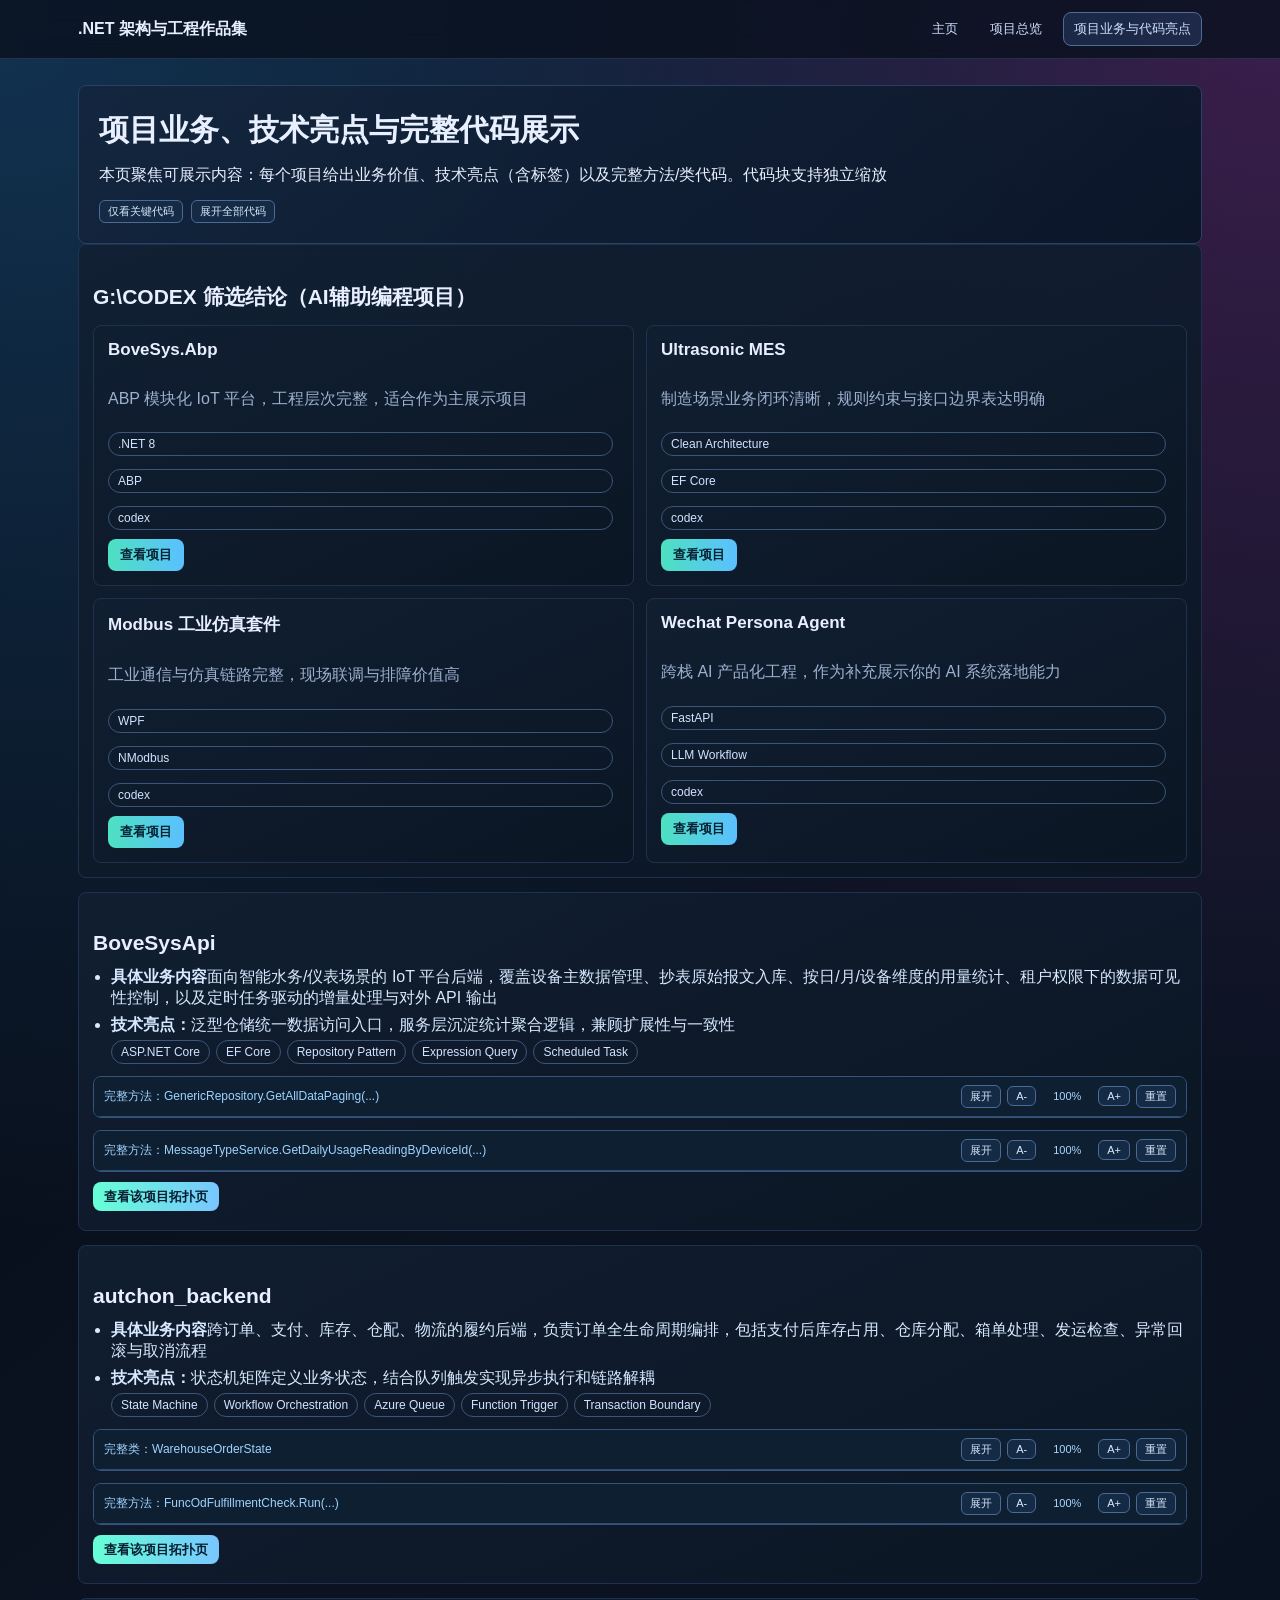
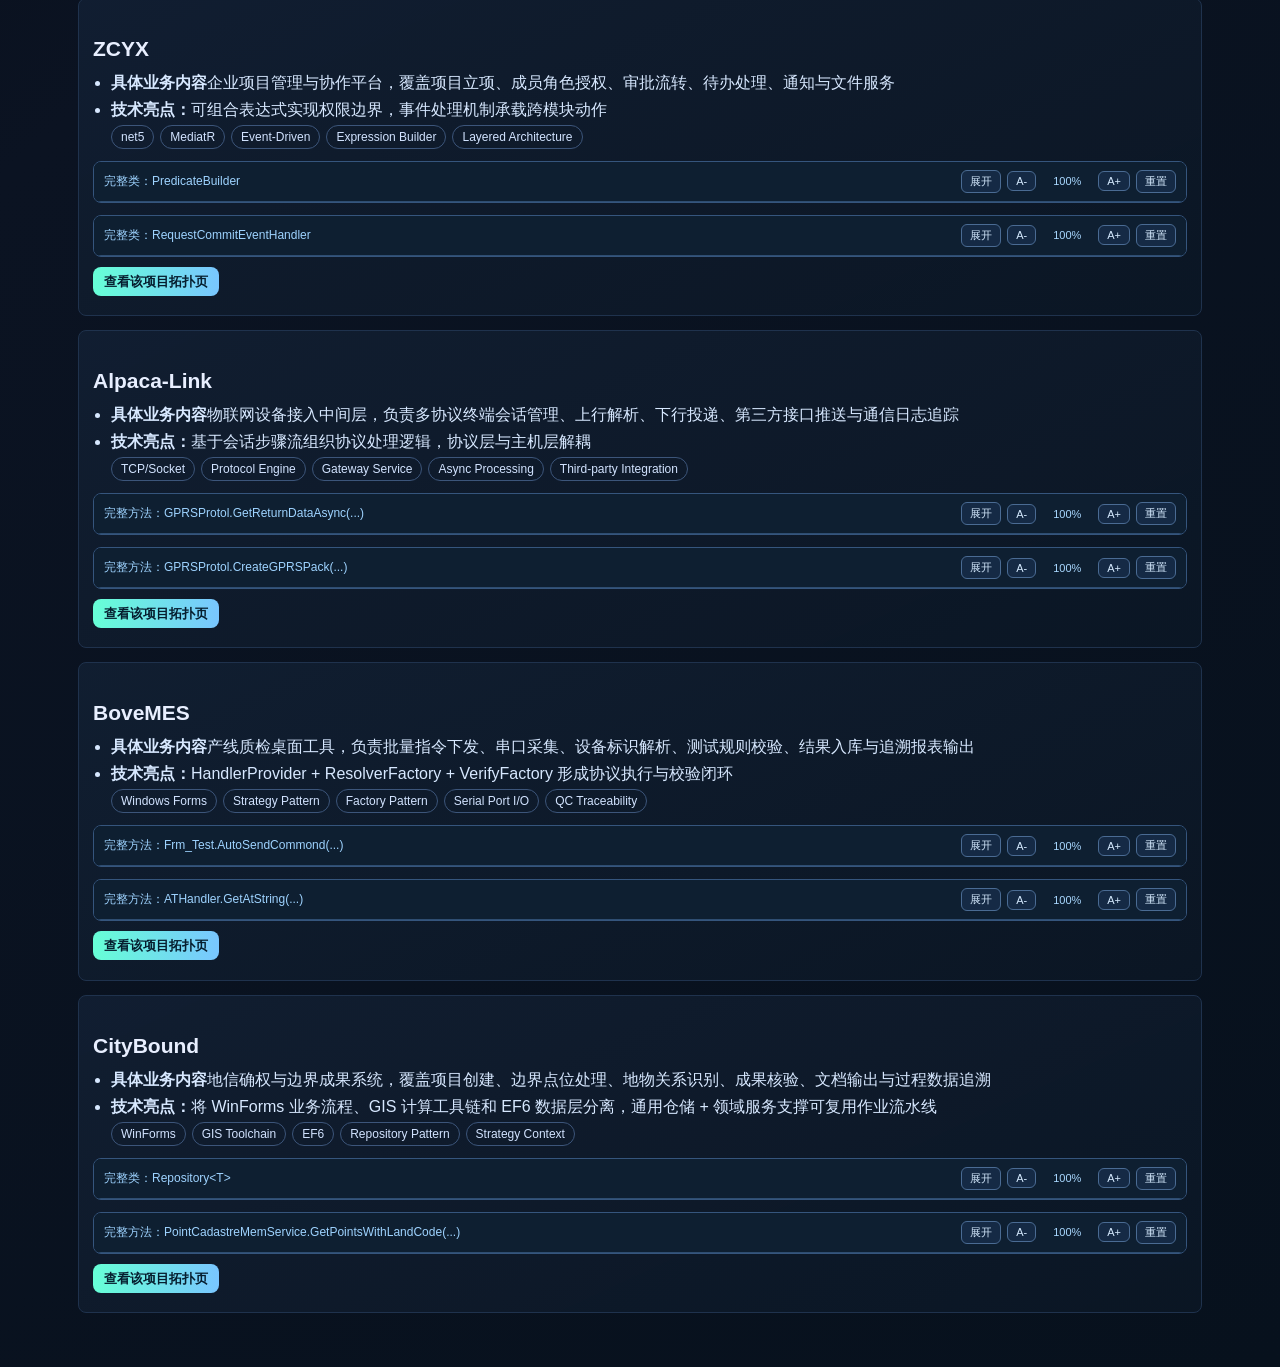
==== architecture.html @ 6ffdf135 "feat: publish portfolio site with GitHub Pages workflow" ====
﻿<!doctype html>
<html lang="zh-CN">
<head>
  <meta charset="utf-8">
  <meta name="viewport" content="width=device-width, initial-scale=1">
  <title>项目业务与代码亮点</title>
  <link rel="stylesheet" href="./styles.css">
</head>
<body>
  <header class="topbar">
    <div class="topbar-inner">
      <div class="title">.NET 架构与工程作品集</div>
      <nav class="nav">
        <a href="./index.html">主页</a>
        <a href="./projects.html">项目总览</a>
        <a class="active" href="./architecture.html">项目业务与代码亮点</a>
      </nav>
    </div>
  </header>

  <main class="container">
    <section class="hero">
      <h1>项目业务、技术亮点与完整代码展示</h1>
      <p>本页聚焦可展示内容：每个项目给出业务价值、技术亮点（含标签）以及完整方法/类代码。代码块支持独立缩放</p>
      <div class="hero-tools">
        <button class="code-btn" id="show-key-btn">仅看关键代码</button>
        <button class="code-btn" id="show-all-btn">展开全部代码</button>
      </div>
    </section>

    <section class="card">
      <h2>G:\CODEX 筛选结论（AI辅助编程项目）</h2>
      <div class="grid">
        <article class="card span-6 project-card">
          <h3>BoveSys.Abp</h3>
          <p class="muted">ABP 模块化 IoT 平台，工程层次完整，适合作为主展示项目</p>
          <span class="pill">.NET 8</span><span class="pill">ABP</span><span class="pill">codex</span>
          <a href="./project-boveiot-abp.html">查看项目</a>
        </article>
        <article class="card span-6 project-card">
          <h3>Ultrasonic MES</h3>
          <p class="muted">制造场景业务闭环清晰，规则约束与接口边界表达明确</p>
          <span class="pill">Clean Architecture</span><span class="pill">EF Core</span><span class="pill">codex</span>
          <a href="./project-ultrasonic-mes.html">查看项目</a>
        </article>
        <article class="card span-6 project-card">
          <h3>Modbus 工业仿真套件</h3>
          <p class="muted">工业通信与仿真链路完整，现场联调与排障价值高</p>
          <span class="pill">WPF</span><span class="pill">NModbus</span><span class="pill">codex</span>
          <a href="./project-modbus-suite.html">查看项目</a>
        </article>
        <article class="card span-6 project-card">
          <h3>Wechat Persona Agent</h3>
          <p class="muted">跨栈 AI 产品化工程，作为补充展示你的 AI 系统落地能力</p>
          <span class="pill">FastAPI</span><span class="pill">LLM Workflow</span><span class="pill">codex</span>
          <a href="./project-wechat-persona-ai.html">查看项目</a>
        </article>
      </div>
    </section>

    <section class="project-showcase card">
      <h2>BoveSysApi</h2>
      <ul class="meta-list">
        <li><strong>具体业务内容</strong>面向智能水务/仪表场景的 IoT 平台后端，覆盖设备主数据管理、抄表原始报文入库、按日/月/设备维度的用量统计、租户权限下的数据可见性控制，以及定时任务驱动的增量处理与对外 API 输出</li>
        <li><strong>技术亮点：</strong>泛型仓储统一数据访问入口，服务层沉淀统计聚合逻辑，兼顾扩展性与一致性<br>
          <span class="pill">ASP.NET Core</span><span class="pill">EF Core</span><span class="pill">Repository Pattern</span><span class="pill">Expression Query</span><span class="pill">Scheduled Task</span></li>
      </ul>

      <div class="code-block" data-scale="1">
        <div class="code-head">
          <span>完整方法：GenericRepository.GetAllDataPaging(...)</span>
          <div class="code-tools">
            <button class="code-btn" data-action="toggle">收起</button>
            <button class="code-btn" data-action="minus">A-</button>
            <span class="code-scale">100%</span>
            <button class="code-btn" data-action="plus">A+</button>
            <button class="code-btn" data-action="reset">重置</button>
          </div>
        </div>
        <div class="code-body">
        <pre><code>public GridData&lt;TType&gt; GetAllDataPaging(int skip, int pageSize, Expression&lt;Func&lt;TType, object&gt;&gt; keySelector,string diretion, params Expression&lt;Func&lt;TType, object&gt;&gt;[] children)
{
    List&lt;TType&gt; list;
    var query = dbset.AsNoTracking().AsQueryable();
    foreach (Expression&lt;Func&lt;TType, object&gt;&gt; include in children)
        query = query.Include(include);
    var count = query.Count();
    if (diretion == "down")
    {
        list = query.OrderByDescending(keySelector).Skip(skip).Take(pageSize).ToList&lt;TType&gt;();
    }
    else
    {
        list = query.OrderBy(keySelector).Skip(skip).Take(pageSize).ToList&lt;TType&gt;();
    }
    return new GridData&lt;TType&gt;
    {
        TotalCount = count,
        Items = list
    };
}</code></pre>
      </div>
      </div>

      <div class="code-block" data-scale="1" data-level="secondary">
        <div class="code-head">
          <span>完整方法：MessageTypeService.GetDailyUsageReadingByDeviceId(...)</span>
          <div class="code-tools">
            <button class="code-btn" data-action="toggle">收起</button>
            <button class="code-btn" data-action="minus">A-</button>
            <span class="code-scale">100%</span>
            <button class="code-btn" data-action="plus">A+</button>
            <button class="code-btn" data-action="reset">重置</button>
          </div>
        </div>
        <div class="code-body">
        <pre><code>public async Task&lt;List&lt;UsageReadingByDay&gt;&gt; GetDailyUsageReadingByDeviceId(usageReading usageReading)
{
    List&lt;UsageReadingByDay&gt; list = new List&lt;UsageReadingByDay&gt;();
    if (usageReading.meter != null)
    {
        if (usageReading.fromDate != null &amp;&amp; usageReading.toDate != null)
        {
            var meter = await watermeterUsageDailyRepository.GetAllWithEntities(x =&gt; x.device_id == usageReading.meter &amp;&amp; (x.usage_date.Date &gt;= usageReading.fromDate.Value.Date &amp;&amp; x.usage_date.Date &lt;= usageReading.toDate.Value.Date))
                .OrderByDescending(y =&gt; y.usage_date.Date)
                .GroupBy(z =&gt; z.usage_date.Date)
                .Select(x =&gt; new
                {
                    date = x.Key,
                    sum = x.Sum(y =&gt; y.water_usage)
                }).ToListAsync();

            list = meter.OrderBy(x =&gt; x.date)
                .Select(x =&gt; new UsageReadingByDay
                {
                    date = x.date.ToString("dd MMM yyyy"),
                    sum = x.sum
                })
                .ToList();
        }
        else
        {
            var meter = await watermeterUsageDailyRepository.GetAllWithEntities(x =&gt; x.device_id == usageReading.meter)
                .OrderByDescending(y =&gt; y.usage_date.Date)
                .GroupBy(z =&gt; z.usage_date.Date).Select(x =&gt; new
            {
                date = x.Key,
                sum = x.Sum(y =&gt; y.water_usage)
            }).ToListAsync();
            list = meter.OrderByDescending(t =&gt; t.date)
                .Take(7)
                .OrderBy(x =&gt; x.date)
                .Select(x =&gt; new UsageReadingByDay
                {
                    date = x.date.ToString("dd MMM yyyy"),
                    sum = x.sum
                })
                .ToList();
        }
        return list;
    }
    return null;
}</code></pre>
      </div>
      </div>
      <p class="jump-link"><a href="./project-bovesysapi.html">查看该项目拓扑页</a></p>
    </section>

    <section class="project-showcase card">
      <h2>autchon_backend</h2>
      <ul class="meta-list">
        <li><strong>具体业务内容</strong>跨订单、支付、库存、仓配、物流的履约后端，负责订单全生命周期编排，包括支付后库存占用、仓库分配、箱单处理、发运检查、异常回滚与取消流程</li>
        <li><strong>技术亮点：</strong>状态机矩阵定义业务状态，结合队列触发实现异步执行和链路解耦<br>
          <span class="pill">State Machine</span><span class="pill">Workflow Orchestration</span><span class="pill">Azure Queue</span><span class="pill">Function Trigger</span><span class="pill">Transaction Boundary</span></li>
      </ul>

      <div class="code-block" data-scale="1">
        <div class="code-head">
          <span>完整类：WarehouseOrderState</span>
          <div class="code-tools">
            <button class="code-btn" data-action="toggle">收起</button>
            <button class="code-btn" data-action="minus">A-</button>
            <span class="code-scale">100%</span>
            <button class="code-btn" data-action="plus">A+</button>
            <button class="code-btn" data-action="reset">重置</button>
          </div>
        </div>
        <div class="code-body">
        <pre><code>public abstract class WarehouseOrderState : OrderState
{
    public WarehouseOrderState(OrderChangeHandler handler)
       : base(handler)
    {
        stateMachine.Add(StateType.InitState, new int[] { 100, 100, 0, 0 });
        stateMachine.Add(StateType.AllocatePart, new int[] { 100, 100, 2, 0 });
        stateMachine.Add(StateType.AllocateAll, new int[] { 100, 100, 1, 0 });
        stateMachine.Add(StateType.AllocateAllShippedPart, new int[] { 100, 100, 1, 2 });
        stateMachine.Add(StateType.AllocateAllShippedAll, new int[] { 100, 100, 1, 1 });
        stateMachine.Add(StateType.AllocatePartShippedPart, new int[] { 100, 100, 2, 2 });
        stateMachine.Add(StateType.Cancel, new int[] { 100, 0, 3, 3 });
        stateMachine.Add(StateType.SignedForFinsh, new int[] { 100, 3, 3, 3 });
        stateMachine.Add(StateType.Finish, new int[] { 100, 1, 1, 1 });
    }
    protected override void NotifyWarehouseHandleOrder(OrderChangeHandler handler, string queueName,bool isPayed)
    {
        WarehouseOrderChangeHandler commonHandler = (WarehouseOrderChangeHandler)handler;
        try
        {
            var OrderForSave = commonHandler.orderForSave;
            AllocateInfo allocateInfo = new AllocateInfo
            {
                isPayed = isPayed,
                orderId = OrderForSave.order.order_id,
                userId = OrderForSave.order.entity_id,
                warehouseId = OrderForSave.warehouseId,
                queueName = queueName
            };
            OnProgress(allocateInfo);
        }
        catch
        {
        }
    }
    protected override void OnProgress(AllocateInfo allocate)
    {
        base.OnProgress(allocate);
    }
}</code></pre>
      </div>
      </div>

      <div class="code-block" data-scale="1" data-level="secondary">
        <div class="code-head">
          <span>完整方法：FuncOdFulfillmentCheck.Run(...)</span>
          <div class="code-tools">
            <button class="code-btn" data-action="toggle">收起</button>
            <button class="code-btn" data-action="minus">A-</button>
            <span class="code-scale">100%</span>
            <button class="code-btn" data-action="plus">A+</button>
            <button class="code-btn" data-action="reset">重置</button>
          </div>
        </div>
        <div class="code-body">
        <pre><code>[FunctionName("FuncOdFulfillmentCheck")]
public static void Run([QueueTrigger("%CheckOrderFinish%", Connection = "AzureWebJobsStorage")]string myQueueItem, TraceWriter log)
{
    OrderForSave orderForSave = JsonConvert.DeserializeObject&lt;OrderForSave&gt;(myQueueItem);
    int[] statesNow = orderForSave.states;
    if (statesNow == null)
        return;
    if (Enumerable.SequenceEqual(statesNow, new int[] { 1, 100, 1, 1 })
        || Enumerable.SequenceEqual(statesNow, new int[] { 1,100,100,100})
        || Enumerable.SequenceEqual(statesNow,new int[] { 100, 100, 1, 1 }))
    {
        var updateOrder = new order
        {
            order_id = orderForSave.order.order_id,
            od_status_management = 1,
            od_complete_date = OrderService.GetDbSysTime()
        };
        OrderService.UpdateOrderFiledIfChanged(updateOrder);
    }
}</code></pre>
      </div>
      </div>
      <p class="jump-link"><a href="./project-autchon.html">查看该项目拓扑页</a></p>
    </section>

    <section class="project-showcase card">
      <h2>ZCYX</h2>
      <ul class="meta-list">
        <li><strong>具体业务内容</strong>企业项目管理与协作平台，覆盖项目立项、成员角色授权、审批流转、待办处理、通知与文件服务</li>
        <li><strong>技术亮点：</strong>可组合表达式实现权限边界，事件处理机制承载跨模块动作<br>
          <span class="pill">net5</span><span class="pill">MediatR</span><span class="pill">Event-Driven</span><span class="pill">Expression Builder</span><span class="pill">Layered Architecture</span></li>
      </ul>

      <div class="code-block" data-scale="1">
        <div class="code-head">
          <span>完整类：PredicateBuilder</span>
          <div class="code-tools">
            <button class="code-btn" data-action="toggle">收起</button>
            <button class="code-btn" data-action="minus">A-</button>
            <span class="code-scale">100%</span>
            <button class="code-btn" data-action="plus">A+</button>
            <button class="code-btn" data-action="reset">重置</button>
          </div>
        </div>
        <div class="code-body">
        <pre><code>public static class PredicateBuilder
{
    public static Expression&lt;Func&lt;T, bool&gt;&gt; True&lt;T&gt;() { return f =&gt; true; }

    public static Expression&lt;Func&lt;T, bool&gt;&gt; False&lt;T&gt;() { return f =&gt; false; }

    public static Expression&lt;Func&lt;T, bool&gt;&gt; Or&lt;T&gt;(this Expression&lt;Func&lt;T, bool&gt;&gt; exp, Expression&lt;Func&lt;T, bool&gt;&gt; condition)
    {
        var inv = Expression.Invoke(condition, exp.Parameters.Cast&lt;Expression&gt;());
        return Expression.Lambda&lt;Func&lt;T, bool&gt;&gt;(Expression.Or(exp.Body, inv), exp.Parameters);
    }

    public static Expression&lt;Func&lt;T, bool&gt;&gt; And&lt;T&gt;(this Expression&lt;Func&lt;T, bool&gt;&gt; exp, Expression&lt;Func&lt;T, bool&gt;&gt; condition)
    {
        var inv = Expression.Invoke(condition, exp.Parameters.Cast&lt;Expression&gt;());
        return Expression.Lambda&lt;Func&lt;T, bool&gt;&gt;(Expression.And(exp.Body, inv), exp.Parameters);
    }
}</code></pre>
      </div>
      </div>

      <div class="code-block" data-scale="1" data-level="secondary">
        <div class="code-head">
          <span>完整类：RequestCommitEventHandler</span>
          <div class="code-tools">
            <button class="code-btn" data-action="toggle">收起</button>
            <button class="code-btn" data-action="minus">A-</button>
            <span class="code-scale">100%</span>
            <button class="code-btn" data-action="plus">A+</button>
            <button class="code-btn" data-action="reset">重置</button>
          </div>
        </div>
        <div class="code-body">
        <pre><code>public class RequestCommitEventHandler : INotificationHandler&lt;RequestCommitEvent&gt;
{
    private ProjectContext _projectContext;
    private readonly IMemoryCache _cache;
    public RequestCommitEventHandler(ProjectContext projectContext,IMemoryCache memoryCache)
    {
        _projectContext = projectContext;
        _cache = memoryCache;
    }
    public Task Handle(RequestCommitEvent notification, CancellationToken cancellationToken)
    {
        var notify = new Notify
        {
            From = notification.BaseRequest.GetType().Name,
            Message = $"{notification.BaseRequest.Applicant.Name}申请成为合作伙伴"
        };
        _projectContext.Notifies.Add(notify);
        _projectContext.SaveChanges();

        var admins = _projectContext.Users
            .Include(x =&gt; x.UserRoles)
            .ThenInclude(x =&gt; x.Role)
            .Where(x =&gt; x.UserRoles.Any(y =&gt; y.Role.Name == Roles.SuperAdmin))
            .Select(x =&gt; x.Id);

        return admins.ForEachAsync(async x =&gt;
        {
            if(_cache.TryGetValue(x,out WebSocket webSocket) &amp;&amp; webSocket.State == WebSocketState.Open)
            {
                var bytes = Encoding.UTF8.GetBytes($"您有一条来自{notification.BaseRequest.Applicant.Name}的审批，等待处理");
                await webSocket.SendAsync(bytes,WebSocketMessageType.Text,true,default);
            }
        });
    }
}</code></pre>
      </div>
      </div>
      <p class="jump-link"><a href="./project-zcyx.html">查看该项目拓扑页</a></p>
    </section>

    <section class="project-showcase card">
      <h2>Alpaca-Link</h2>
      <ul class="meta-list">
        <li><strong>具体业务内容</strong>物联网设备接入中间层，负责多协议终端会话管理、上行解析、下行投递、第三方接口推送与通信日志追踪</li>
        <li><strong>技术亮点：</strong>基于会话步骤流组织协议处理逻辑，协议层与主机层解耦<br>
          <span class="pill">TCP/Socket</span><span class="pill">Protocol Engine</span><span class="pill">Gateway Service</span><span class="pill">Async Processing</span><span class="pill">Third-party Integration</span></li>
      </ul>

      <div class="code-block" data-scale="1">
        <div class="code-head">
          <span>完整方法：GPRSProtol.GetReturnDataAsync(...)</span>
          <div class="code-tools">
            <button class="code-btn" data-action="toggle">收起</button>
            <button class="code-btn" data-action="minus">A-</button>
            <span class="code-scale">100%</span>
            <button class="code-btn" data-action="plus">A+</button>
            <button class="code-btn" data-action="reset">重置</button>
          </div>
        </div>
        <div class="code-body">
        <pre><code>public async Task&lt;Tuple&lt;string,bool&gt;&gt; GetReturnDataAsync(string data, string stepFinish)
{
    switch (stepFinish)
    {
        case "HandshakeACK":
            GPRSAddress = new string(data.Skip(HEADLEN).Skip(DEVICETYPELEN).Take(ADDRESSLEN).ToArray());
            ValidateGPRSIfRegisted();
            appClient = gprsService.GetAppClientByAddress(GPRSAddress);
            gprsService.GetDownLinksByAddress(GPRSAddress).ForEach(x =&gt; downLinkQueue.Enqueue(x));
            SaveGPRSInfo(data);
            return new Tuple&lt;string,bool&gt;(CreateTimingPack(),true);
        case "Time-synACK":
            return new Tuple&lt;string, bool&gt;(CreateGPRSPack(),true);
        case "ReadingACK":
            var unPackData = UnPackExtractData(data);
            await ThirdPartyService(unPackData);
            if(downLinkQueue.Any())
            {
                downLinkQueue.TryDequeue(out GPRSDownLink downLink);
                gprsService.DeleteDownLink(downLink.DownlinkMsgId);
                return new Tuple&lt;string, bool&gt;(CreateGPRSPack(downLink.DownLinkMsg),false);
            }
            return new Tuple&lt;string, bool&gt;(CreateClosePack(),true);
        case "CloseACK":
            return new Tuple&lt;string, bool&gt;("Quit",true);
        default:
            return null;
    }
}</code></pre>
      </div>
      </div>

      <div class="code-block" data-scale="1" data-level="secondary">
        <div class="code-head">
          <span>完整方法：GPRSProtol.CreateGPRSPack(...)</span>
          <div class="code-tools">
            <button class="code-btn" data-action="toggle">收起</button>
            <button class="code-btn" data-action="minus">A-</button>
            <span class="code-scale">100%</span>
            <button class="code-btn" data-action="plus">A+</button>
            <button class="code-btn" data-action="reset">重置</button>
          </div>
        </div>
        <div class="code-body">
        <pre><code>private string CreateGPRSPack(string rawData = null)
{
    var packTemplate = "7E60AAAAAAAAAAAAAA00F0000030";
    var payloadTemplate = "00000001000000000000226816200002FE0400001E0000000000810000000010";

    string cj188;
    if (rawData is null)
    {
        var cj188WaitForVerfier = $"6810{GPRSAddress.LSBReverse()}0103901F00";
        int cj188sum = 0;
        for (int i = 0; i &lt; cj188WaitForVerfier.Length; i += 2)
        {
            cj188sum += int.Parse(cj188WaitForVerfier.Substring(i, 2), System.Globalization.NumberStyles.HexNumber);
        }
        var cj188Sum = Convert.ToString(cj188sum, 16).ToUpper();
        cj188Sum = cj188Sum.Length &lt;= 2 ? cj188Sum.PadLeft(2, '0') : cj188Sum.Substring(cj188Sum.Length - 2, 2);
        cj188 = $"{cj188WaitForVerfier}{cj188Sum}16";
    }
    else
    {
        cj188 = rawData;
    }
    var waitForVerfier = $"{packTemplate}{payloadTemplate}{cj188}";
    int sum = 0;
    for (int i = 0; i &lt; waitForVerfier.Length; i += 2)
    {
        sum += int.Parse(waitForVerfier.Substring(i, 2), System.Globalization.NumberStyles.HexNumber);
    }
    var atSum = Convert.ToString(sum, 16).ToUpper();
    atSum = atSum.Length &lt;= 4 ? atSum.PadLeft(4, '0') : atSum.Substring(atSum.Length - 4, 4);

    return $"{waitForVerfier}{atSum}16";
}</code></pre>
      </div>
      </div>
      <p class="jump-link"><a href="./project-alpaca.html">查看该项目拓扑页</a></p>
    </section>

    <section class="project-showcase card">
      <h2>BoveMES</h2>
      <ul class="meta-list">
        <li><strong>具体业务内容</strong>产线质检桌面工具，负责批量指令下发、串口采集、设备标识解析、测试规则校验、结果入库与追溯报表输出</li>
        <li><strong>技术亮点：</strong>HandlerProvider + ResolverFactory + VerifyFactory 形成协议执行与校验闭环<br>
          <span class="pill">Windows Forms</span><span class="pill">Strategy Pattern</span><span class="pill">Factory Pattern</span><span class="pill">Serial Port I/O</span><span class="pill">QC Traceability</span></li>
      </ul>

      <div class="code-block" data-scale="1">
        <div class="code-head">
          <span>完整方法：Frm_Test.AutoSendCommond(...)</span>
          <div class="code-tools">
            <button class="code-btn" data-action="toggle">收起</button>
            <button class="code-btn" data-action="minus">A-</button>
            <span class="code-scale">100%</span>
            <button class="code-btn" data-action="plus">A+</button>
            <button class="code-btn" data-action="reset">重置</button>
          </div>
        </div>
        <div class="code-body">
        <pre><code>private bool AutoSendCommond(IEnumerable&lt;InstructSetDTO&gt; instructList, Dictionary&lt;string, string&gt; resultDic)
{
    foreach(var item in instructList)
    {
        var protocolHandler = HandlerProvider.GetProtocolHandler(controller, item.ProtocolId ?? 0);
        var result = protocolHandler.SetInstruct(item);
        if (result is null || result.Contains("ERROR"))
        {
            MessageBox.Show($"{item.InstructName ?? item.InstructContent}:指令出错");
            return false;
        }
        result = protocolHandler.FilterATRecived(result);
        var dicPair = protocolHandler.RecordResult(item, result);

        receivetbx.Text += $"{dicPair.Key}:{dicPair.Value}  \\r\\n";

        resultDic.Add(dicPair.Key, dicPair.Value);
    }
    receivetbx.Text += $"--------------------finish----------------------- \\r\\n";
    return true;
}</code></pre>
      </div>
      </div>

      <div class="code-block" data-scale="1" data-level="secondary">
        <div class="code-head">
          <span>完整方法：ATHandler.GetAtString(...)</span>
          <div class="code-tools">
            <button class="code-btn" data-action="toggle">收起</button>
            <button class="code-btn" data-action="minus">A-</button>
            <span class="code-scale">100%</span>
            <button class="code-btn" data-action="plus">A+</button>
            <button class="code-btn" data-action="reset">重置</button>
          </div>
        </div>
        <div class="code-body">
        <pre><code>public virtual string GetAtString(string hexStr)
{
    var hexArr = hexStr.Split('-').ToList();
    int countFe = 0;
    for (int i = 0; i &lt; hexArr.Count; i++)
    {
        if (hexArr[i].ToUpper() != "FE")
        {
            countFe = i + 1;
            break;
        }
    }
    if (hexArr.Contains("68") &amp;&amp; hexArr.Contains("16") &amp;&amp; hexArr.Last().Equals("16") &amp;&amp; hexArr.Count &gt; countFe + 12)
    {
        int startDataIndex = hexArr.IndexOf("68") + 10;
        var dataLen = int.Parse(hexArr[startDataIndex], System.Globalization.NumberStyles.HexNumber);
        var lastIndexStopBit = dataLen + startDataIndex + 3;
        if (lastIndexStopBit &gt; hexArr.Count) return null;

        if (hexArr.Count &lt; startDataIndex + 1) return null;
        int dataLength = Convert.ToInt32(hexArr[startDataIndex], 16);
        if (hexArr.Count &lt; startDataIndex + dataLength + 1) return null;
        var atStr = "";
        bool start = false;

        var fixBit = 0;
        if (hexArr[hexArr.Count - 3].ToUpper().Equals("0D"))
        {
            fixBit = 1;
        }

        var endIndex = startDataIndex + dataLength + fixBit;
        for (int i = 0; i &lt; endIndex; i++)
        {
            if (hexArr[i] == "68")
            {
                start = true;
                i += 13;
                continue;
            }
            if (start)
            {
                atStr = string.IsNullOrEmpty(atStr) ? hexArr[i] : $"{atStr}-{hexArr[i]}";
            }
        }
        return IController.Hex2String(atStr);
    }
    return null;
}</code></pre>
      </div>
      </div>
      <p class="jump-link"><a href="./project-bovemes.html">查看该项目拓扑页</a></p>
    </section>

    <section class="project-showcase card">
      <h2>CityBound</h2>
      <ul class="meta-list">
        <li><strong>具体业务内容</strong>地信确权与边界成果系统，覆盖项目创建、边界点位处理、地物关系识别、成果核验、文档输出与过程数据追溯</li>
        <li><strong>技术亮点：</strong>将 WinForms 业务流程、GIS 计算工具链和 EF6 数据层分离，通用仓储 + 领域服务支撑可复用作业流水线<br>
          <span class="pill">WinForms</span><span class="pill">GIS Toolchain</span><span class="pill">EF6</span><span class="pill">Repository Pattern</span><span class="pill">Strategy Context</span></li>
      </ul>

      <div class="code-block" data-scale="1">
        <div class="code-head">
          <span>完整类：Repository&lt;T&gt;</span>
          <div class="code-tools">
            <button class="code-btn" data-action="toggle">收起</button>
            <button class="code-btn" data-action="minus">A-</button>
            <span class="code-scale">100%</span>
            <button class="code-btn" data-action="plus">A+</button>
            <button class="code-btn" data-action="reset">重置</button>
          </div>
        </div>
        <div class="code-body">
        <pre><code>public class Repository&lt;T&gt; : IRepository&lt;T&gt; where T : class
{
    protected readonly DbContext _dbContext;
    public Repository(ProjectContext context)
    {
        _dbContext = context;
    }
    public void Add(T entity)
    {
        _dbContext.Set&lt;T&gt;().Add(entity);
        _dbContext.SaveChanges();
    }
    public void BatchAdd(IEnumerable&lt;T&gt; entities)
    {
        _dbContext.Set&lt;T&gt;().AddRange(entities);
        _dbContext.SaveChanges();
    }
    public void Delete(T entity)
    {
        _dbContext.Set&lt;T&gt;().Remove(entity);
        _dbContext.SaveChanges();
    }
    public IQueryable&lt;T&gt; GetAll()
    {
        return _dbContext.Set&lt;T&gt;();
    }
    public T GetById(string id)
    {
        return _dbContext.Set&lt;T&gt;().Find(id);
    }
    public void Update(T entity)
    {
        _dbContext.Entry(entity).State = EntityState.Modified;
        _dbContext.SaveChanges();
    }
    public void BatchInsert(IEnumerable&lt;T&gt; entities)
    {

    }
    public void DeleteAll()
    {
        var AllEntity = _dbContext.Set&lt;T&gt;();
        _dbContext.Set&lt;T&gt;().RemoveRange(AllEntity);
        _dbContext.SaveChanges();
    }
    public void BatchDelete(IEnumerable&lt;T&gt; entities)
    {
        _dbContext.Set&lt;T&gt;().RemoveRange(entities);
        _dbContext.SaveChanges();
    }
}</code></pre>
      </div>
      </div>

      <div class="code-block" data-scale="1" data-level="secondary">
        <div class="code-head">
          <span>完整方法：PointCadastreMemService.GetPointsWithLandCode(...)</span>
          <div class="code-tools">
            <button class="code-btn" data-action="toggle">收起</button>
            <button class="code-btn" data-action="minus">A-</button>
            <span class="code-scale">100%</span>
            <button class="code-btn" data-action="plus">A+</button>
            <button class="code-btn" data-action="reset">重置</button>
          </div>
        </div>
        <div class="code-body">
        <pre><code>public List&lt;PointCadastreMem&gt; GetPointsWithLandCode(string landCode)
{
    var caches = from a in pointRepository.GetAll()
                 join b in mentionRepository.GetAll()
                 on a.Id equals b.PointCadastreMemId
                 where b.LandCode == landCode
                 select a;
    return caches.Include(x=&gt;x.Mentions).ToList();
}</code></pre>
      </div>
      </div>
      <p class="jump-link"><a href="./project-citybound.html">查看该项目拓扑页</a></p>
    </section>
  </main>

  <script>
    (function () {
      const MIN = 0.7;
      const MAX = 1.8;
      const STEP = 0.1;

      const blocks = document.querySelectorAll('.code-block');
      const showKeyBtn = document.getElementById('show-key-btn');
      const showAllBtn = document.getElementById('show-all-btn');
      blocks.forEach(block => {
        let scale = Number(block.dataset.scale || 1);
        const label = block.querySelector('.code-scale');
        const toggleBtn = block.querySelector('[data-action="toggle"]');
        const setScale = (next) => {
          scale = Math.max(MIN, Math.min(MAX, Math.round(next * 10) / 10));
          block.style.setProperty('--code-scale', scale);
          block.dataset.scale = String(scale);
          if (label) label.textContent = `${Math.round(scale * 100)}%`;
        };
        const setCollapsed = (collapsed) => {
          block.classList.toggle('is-collapsed', collapsed);
          if (toggleBtn) toggleBtn.textContent = collapsed ? '展开' : '收起';
        };
        setScale(scale);
        setCollapsed(true);

        block.querySelectorAll('.code-btn').forEach(btn => {
          btn.addEventListener('click', () => {
            const action = btn.dataset.action;
            if (action === 'plus') setScale(scale + STEP);
            if (action === 'minus') setScale(scale - STEP);
            if (action === 'reset') setScale(1);
            if (action === 'toggle') setCollapsed(!block.classList.contains('is-collapsed'));
          });
        });
      });

      if (showKeyBtn) {
        showKeyBtn.addEventListener('click', () => {
          blocks.forEach(block => {
            const isSecondary = block.dataset.level === 'secondary';
            block.classList.toggle('is-collapsed', isSecondary);
            const toggleBtn = block.querySelector('[data-action="toggle"]');
            if (toggleBtn) toggleBtn.textContent = isSecondary ? '展开' : '收起';
          });
        });
      }

      if (showAllBtn) {
        showAllBtn.addEventListener('click', () => {
          blocks.forEach(block => {
            block.classList.remove('is-collapsed');
            const toggleBtn = block.querySelector('[data-action="toggle"]');
            if (toggleBtn) toggleBtn.textContent = '收起';
          });
        });
      }
    })();
  </script>
</body>
</html>
---- styles.css ----
* {
  box-sizing: border-box;
}

:root {
  --bg: #060b14;
  --bg-soft: #0b1422;
  --panel: #101d30;
  --line: #1f324d;
  --text: #e8efff;
  --text-soft: #9db0cf;
  --brand-a: #4de1c1;
  --brand-b: #5bc0ff;
  --brand-c: #ffb356;
  --brand-d: #ee6d8f;
}

body {
  margin: 0;
  font-family: "Segoe UI", "PingFang SC", "Microsoft YaHei", sans-serif;
  color: var(--text);
  background:
    radial-gradient(circle at 0% 0%, #123352 0, transparent 38%),
    radial-gradient(circle at 100% 0%, #3b1f4d 0, transparent 34%),
    linear-gradient(140deg, #050a12 0%, #0b1322 44%, #07111d 100%);
}

.topbar {
  position: sticky;
  top: 0;
  z-index: 20;
  backdrop-filter: blur(12px);
  background: rgba(10, 18, 31, 0.82);
  border-bottom: 1px solid rgba(93, 123, 167, 0.28);
}

.topbar-inner {
  max-width: 1160px;
  margin: 0 auto;
  padding: 12px 18px;
  display: flex;
  justify-content: space-between;
  align-items: center;
  gap: 14px;
}

.title {
  font-size: 16px;
  font-weight: 700;
  letter-spacing: 0;
}

.nav {
  display: flex;
  gap: 10px;
  flex-wrap: wrap;
}

.nav a {
  text-decoration: none;
  color: #cfe0ff;
  border: 1px solid transparent;
  border-radius: 8px;
  padding: 7px 10px;
  font-size: 13px;
}

.nav a:hover,
.nav a.active {
  border-color: #4f6c95;
  background: rgba(53, 87, 133, 0.34);
}

.container {
  max-width: 1160px;
  margin: 0 auto;
  padding: 26px 18px 54px;
}

.hero {
  border: 1px solid #284163;
  border-radius: 8px;
  padding: 20px;
  background: linear-gradient(140deg, rgba(20, 37, 61, 0.82), rgba(8, 21, 38, 0.9));
}

.hero-tools {
  margin-top: 12px;
  display: flex;
  gap: 8px;
  flex-wrap: wrap;
}

h1 {
  margin: 4px 0 10px;
  font-size: 30px;
}

h2 {
  margin: 24px 0 12px;
  font-size: 21px;
}

h3 {
  margin: 0 0 9px;
  font-size: 17px;
}

p {
  margin: 7px 0;
  line-height: 1.7;
}

.muted {
  color: var(--text-soft);
}

.grid {
  margin-top: 14px;
  display: grid;
  grid-template-columns: repeat(12, 1fr);
  gap: 12px;
}

.span-3 {
  grid-column: span 3;
}

.span-4 {
  grid-column: span 4;
}

.span-6 {
  grid-column: span 6;
}

.span-12 {
  grid-column: span 12;
}

.card {
  border: 1px solid var(--line);
  border-radius: 8px;
  padding: 14px;
  background: linear-gradient(155deg, rgba(17, 31, 50, 0.92), rgba(11, 22, 36, 0.95));
}

.kpi {
  font-size: 28px;
  font-weight: 700;
}

.kpi.a {
  color: var(--brand-a);
}

.kpi.b {
  color: var(--brand-b);
}

.kpi.c {
  color: var(--brand-c);
}

.kpi.d {
  color: var(--brand-d);
}

.label {
  font-size: 13px;
  color: var(--text-soft);
}

.pill {
  display: inline-block;
  border-radius: 999px;
  border: 1px solid #3c557a;
  padding: 4px 9px;
  margin: 4px 6px 0 0;
  font-size: 12px;
  color: #d2e3ff;
}

.project-card {
  display: flex;
  flex-direction: column;
  gap: 9px;
}

.project-card a {
  width: fit-content;
  color: #072233;
  background: linear-gradient(90deg, var(--brand-a), var(--brand-b));
  text-decoration: none;
  border-radius: 8px;
  padding: 7px 12px;
  font-size: 13px;
  font-weight: 600;
}

.table-wrap {
  overflow-x: auto;
}

table {
  width: 100%;
  border-collapse: collapse;
}

th,
td {
  padding: 10px 8px;
  border-bottom: 1px solid #223751;
  font-size: 14px;
  text-align: left;
  vertical-align: top;
}

th {
  color: #9ec0ea;
  font-weight: 600;
}

.topology {
  margin-top: 10px;
  border: 1px solid #30486b;
  border-radius: 8px;
  padding: 14px;
  background: linear-gradient(130deg, rgba(10, 22, 38, 0.92), rgba(12, 28, 48, 0.92));
}

.arch-wrap {
  margin-top: 12px;
  border: 1px solid rgba(96, 176, 231, 0.72);
  border-radius: 8px;
  background:
    radial-gradient(circle at 8% 4%, rgba(58, 150, 255, 0.22), transparent 36%),
    radial-gradient(circle at 92% 86%, rgba(255, 112, 167, 0.12), transparent 38%),
    linear-gradient(140deg, rgba(7, 20, 35, 0.9), rgba(6, 16, 30, 0.96));
  box-shadow:
    0 0 0 1px rgba(101, 171, 224, 0.2),
    0 0 24px rgba(43, 140, 208, 0.24),
    inset 0 0 24px rgba(25, 100, 155, 0.16);
  overflow: hidden;
}

.arch-svg {
  width: 100%;
  height: auto;
  display: block;
}

.arch-panel {
  fill: rgba(16, 36, 59, 0.42);
  stroke: rgba(78, 186, 255, 0.62);
  stroke-width: 1.2;
}

.arch-node {
  stroke-width: 1.2;
  filter: drop-shadow(0 0 8px rgba(77, 183, 255, 0.35));
}

.arch-node-core {
  fill: rgba(21, 66, 92, 0.7);
  stroke: #76ddff;
}

.arch-node-biz {
  fill: rgba(87, 62, 30, 0.68);
  stroke: #ffc47a;
}

.arch-node-io {
  fill: rgba(65, 35, 74, 0.7);
  stroke: #f2a3d4;
}

.arch-node-infra {
  fill: rgba(24, 48, 74, 0.68);
  stroke: #87b8ff;
}

.arch-title {
  fill: #d8f3ff;
  font-size: 15px;
  font-weight: 700;
  letter-spacing: 0;
  text-shadow: 0 0 8px rgba(110, 215, 255, 0.6);
}

.arch-text {
  fill: #a9ddff;
  font-size: 12px;
  font-weight: 600;
}

.arch-line {
  stroke: #6ad0ff;
  stroke-width: 1.35;
  fill: none;
  marker-end: url(#archArrow);
  opacity: 0.95;
}

.arch-flow {
  stroke: #69ffd9;
  stroke-width: 1.15;
  fill: none;
  stroke-dasharray: 8 6;
  animation: stream 11s linear infinite;
  marker-end: url(#archArrow2);
}

.arch-corner {
  stroke: rgba(110, 218, 255, 0.8);
  stroke-width: 2;
  fill: none;
}

.flow {
  display: grid;
  grid-template-columns: 1fr;
  gap: 10px;
}

.node {
  border: 1px solid #34567f;
  border-radius: 8px;
  padding: 10px 12px;
  background: rgba(16, 33, 55, 0.85);
}

.node.core {
  border-color: #4de1c1;
  box-shadow: inset 0 0 0 1px rgba(77, 225, 193, 0.25);
}

.node.io {
  border-color: #5bc0ff;
  box-shadow: inset 0 0 0 1px rgba(91, 192, 255, 0.2);
}

.node.biz {
  border-color: #ffb356;
  box-shadow: inset 0 0 0 1px rgba(255, 179, 86, 0.2);
}

.arrow {
  text-align: center;
  color: #7db4ff;
  font-size: 15px;
}

.node-grid {
  display: grid;
  grid-template-columns: repeat(2, minmax(0, 1fr));
  gap: 10px;
}

.cta-row {
  display: flex;
  gap: 10px;
  flex-wrap: wrap;
  margin-top: 12px;
}

.cta {
  text-decoration: none;
  border-radius: 8px;
  padding: 8px 14px;
  font-size: 13px;
}

.cta.primary {
  color: #071d2b;
  background: linear-gradient(90deg, var(--brand-a), var(--brand-b));
}

.cta.secondary {
  color: #d4e8ff;
  border: 1px solid #3f618b;
  background: rgba(21, 40, 64, 0.65);
}

.footer {
  margin-top: 20px;
  color: var(--text-soft);
  font-size: 13px;
}

.project-showcase {
  margin-top: 14px;
}

.meta-list {
  margin: 0;
  padding-left: 18px;
}

.meta-list li {
  margin: 6px 0;
  color: #d7e8ff;
}

.jump-link {
  margin-top: 10px;
}

.jump-link a {
  text-decoration: none;
  color: #061e2f;
  background: linear-gradient(90deg, #66ffd6, #79c6ff);
  border-radius: 8px;
  padding: 7px 11px;
  font-size: 13px;
  font-weight: 700;
}

.code-block {
  margin-top: 12px;
  border: 1px solid #35557d;
  border-radius: 8px;
  background: rgba(7, 16, 29, 0.9);
  overflow: hidden;
  --code-scale: 1;
}

.code-head {
  padding: 8px 10px;
  border-bottom: 1px solid #2e4d71;
  font-size: 12px;
  color: #9ed3ff;
  background: rgba(15, 33, 52, 0.9);
  display: flex;
  justify-content: space-between;
  align-items: center;
  gap: 10px;
}

.code-block pre {
  margin: 0;
  padding: 12px;
  overflow-x: auto;
  line-height: 1.55;
  font-size: calc(12px * var(--code-scale));
  color: #d7ecff;
}

.code-body {
  display: block;
}

.code-block.is-collapsed .code-body {
  display: none;
}

.code-tools {
  display: flex;
  align-items: center;
  gap: 6px;
}

.code-btn {
  border: 1px solid #4a6b93;
  background: #152a45;
  color: #d6ebff;
  font-size: 11px;
  border-radius: 6px;
  padding: 3px 8px;
  cursor: pointer;
}

.code-btn:hover {
  background: #1d3a5f;
}

.code-scale {
  min-width: 50px;
  text-align: center;
  font-size: 11px;
  color: #a9d8ff;
}

@media (max-width: 980px) {
  .span-3,
  .span-4,
  .span-6 {
    grid-column: span 12;
  }

  .node-grid {
    grid-template-columns: 1fr;
  }
}
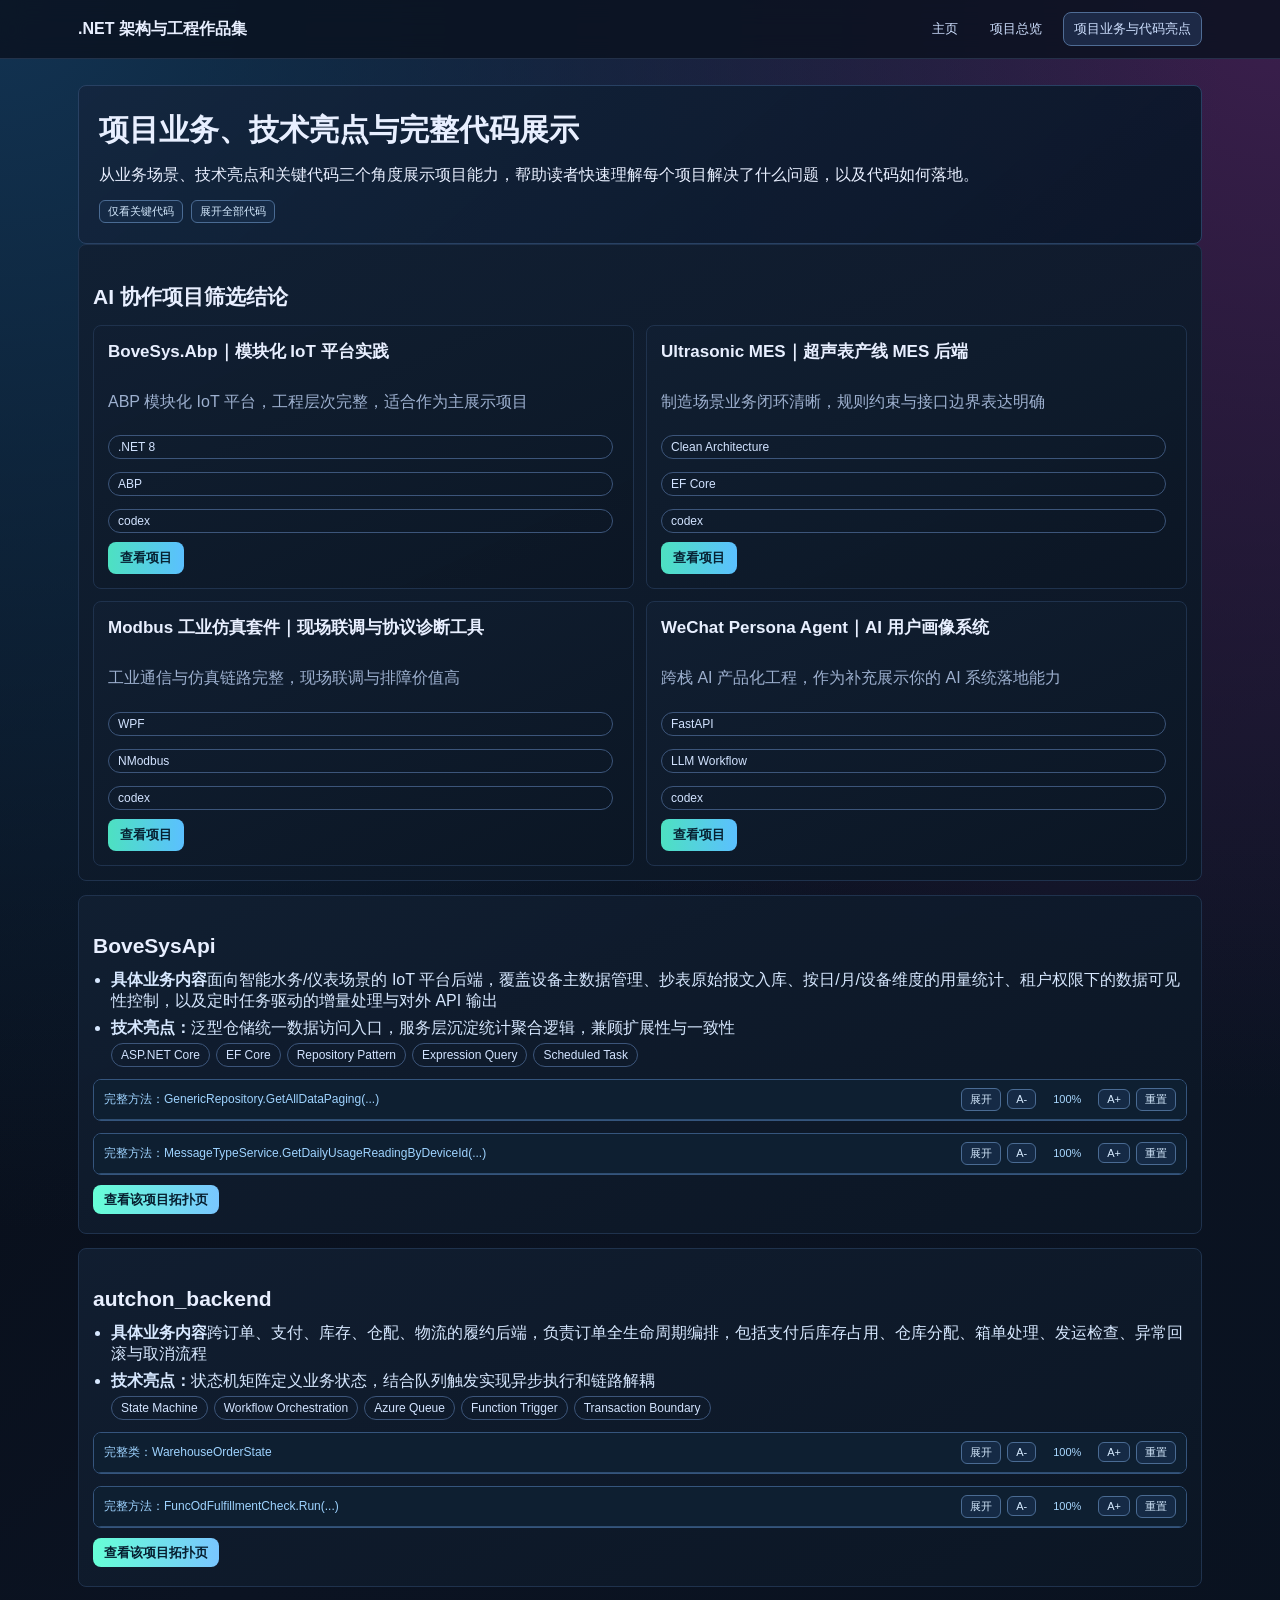
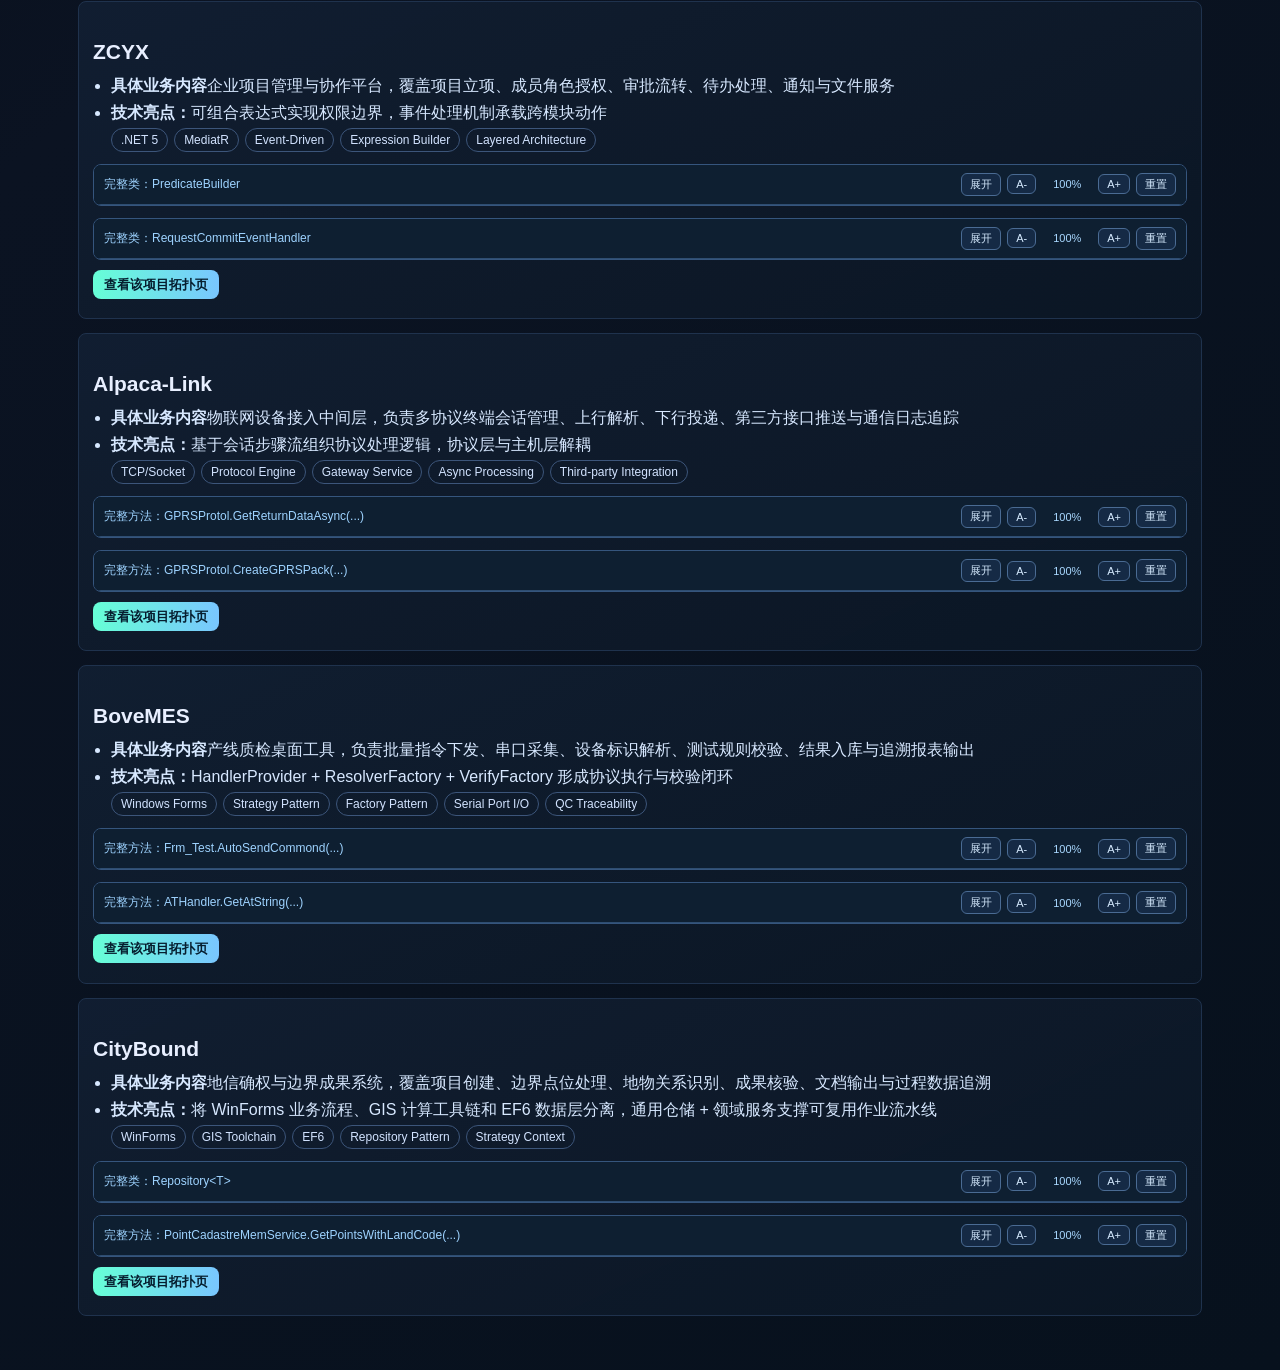
==== commit b7ef6fdf: "Refine portfolio copywriting and unify project detail structure" ====
--- a/architecture.html
+++ b/architecture.html
@@ -21,7 +21,7 @@
   <main class="container">
     <section class="hero">
       <h1>项目业务、技术亮点与完整代码展示</h1>
-      <p>本页聚焦可展示内容：每个项目给出业务价值、技术亮点（含标签）以及完整方法/类代码。代码块支持独立缩放</p>
+      <p>从业务场景、技术亮点和关键代码三个角度展示项目能力，帮助读者快速理解每个项目解决了什么问题，以及代码如何落地。</p>
       <div class="hero-tools">
         <button class="code-btn" id="show-key-btn">仅看关键代码</button>
         <button class="code-btn" id="show-all-btn">展开全部代码</button>
@@ -29,28 +29,28 @@
     </section>
 
     <section class="card">
-      <h2>G:\CODEX 筛选结论（AI辅助编程项目）</h2>
+      <h2>AI 协作项目筛选结论</h2>
       <div class="grid">
         <article class="card span-6 project-card">
-          <h3>BoveSys.Abp</h3>
+          <h3>BoveSys.Abp｜模块化 IoT 平台实践</h3>
           <p class="muted">ABP 模块化 IoT 平台，工程层次完整，适合作为主展示项目</p>
           <span class="pill">.NET 8</span><span class="pill">ABP</span><span class="pill">codex</span>
           <a href="./project-boveiot-abp.html">查看项目</a>
         </article>
         <article class="card span-6 project-card">
-          <h3>Ultrasonic MES</h3>
+          <h3>Ultrasonic MES｜超声表产线 MES 后端</h3>
           <p class="muted">制造场景业务闭环清晰，规则约束与接口边界表达明确</p>
           <span class="pill">Clean Architecture</span><span class="pill">EF Core</span><span class="pill">codex</span>
           <a href="./project-ultrasonic-mes.html">查看项目</a>
         </article>
         <article class="card span-6 project-card">
-          <h3>Modbus 工业仿真套件</h3>
+          <h3>Modbus 工业仿真套件｜现场联调与协议诊断工具</h3>
           <p class="muted">工业通信与仿真链路完整，现场联调与排障价值高</p>
           <span class="pill">WPF</span><span class="pill">NModbus</span><span class="pill">codex</span>
           <a href="./project-modbus-suite.html">查看项目</a>
         </article>
         <article class="card span-6 project-card">
-          <h3>Wechat Persona Agent</h3>
+          <h3>WeChat Persona Agent｜AI 用户画像系统</h3>
           <p class="muted">跨栈 AI 产品化工程，作为补充展示你的 AI 系统落地能力</p>
           <span class="pill">FastAPI</span><span class="pill">LLM Workflow</span><span class="pill">codex</span>
           <a href="./project-wechat-persona-ai.html">查看项目</a>
@@ -271,7 +271,7 @@
       <ul class="meta-list">
         <li><strong>具体业务内容</strong>企业项目管理与协作平台，覆盖项目立项、成员角色授权、审批流转、待办处理、通知与文件服务</li>
         <li><strong>技术亮点：</strong>可组合表达式实现权限边界，事件处理机制承载跨模块动作<br>
-          <span class="pill">net5</span><span class="pill">MediatR</span><span class="pill">Event-Driven</span><span class="pill">Expression Builder</span><span class="pill">Layered Architecture</span></li>
+          <span class="pill">.NET 5</span><span class="pill">MediatR</span><span class="pill">Event-Driven</span><span class="pill">Expression Builder</span><span class="pill">Layered Architecture</span></li>
       </ul>
 
       <div class="code-block" data-scale="1">
@@ -742,3 +742,4 @@
 
 
 
+
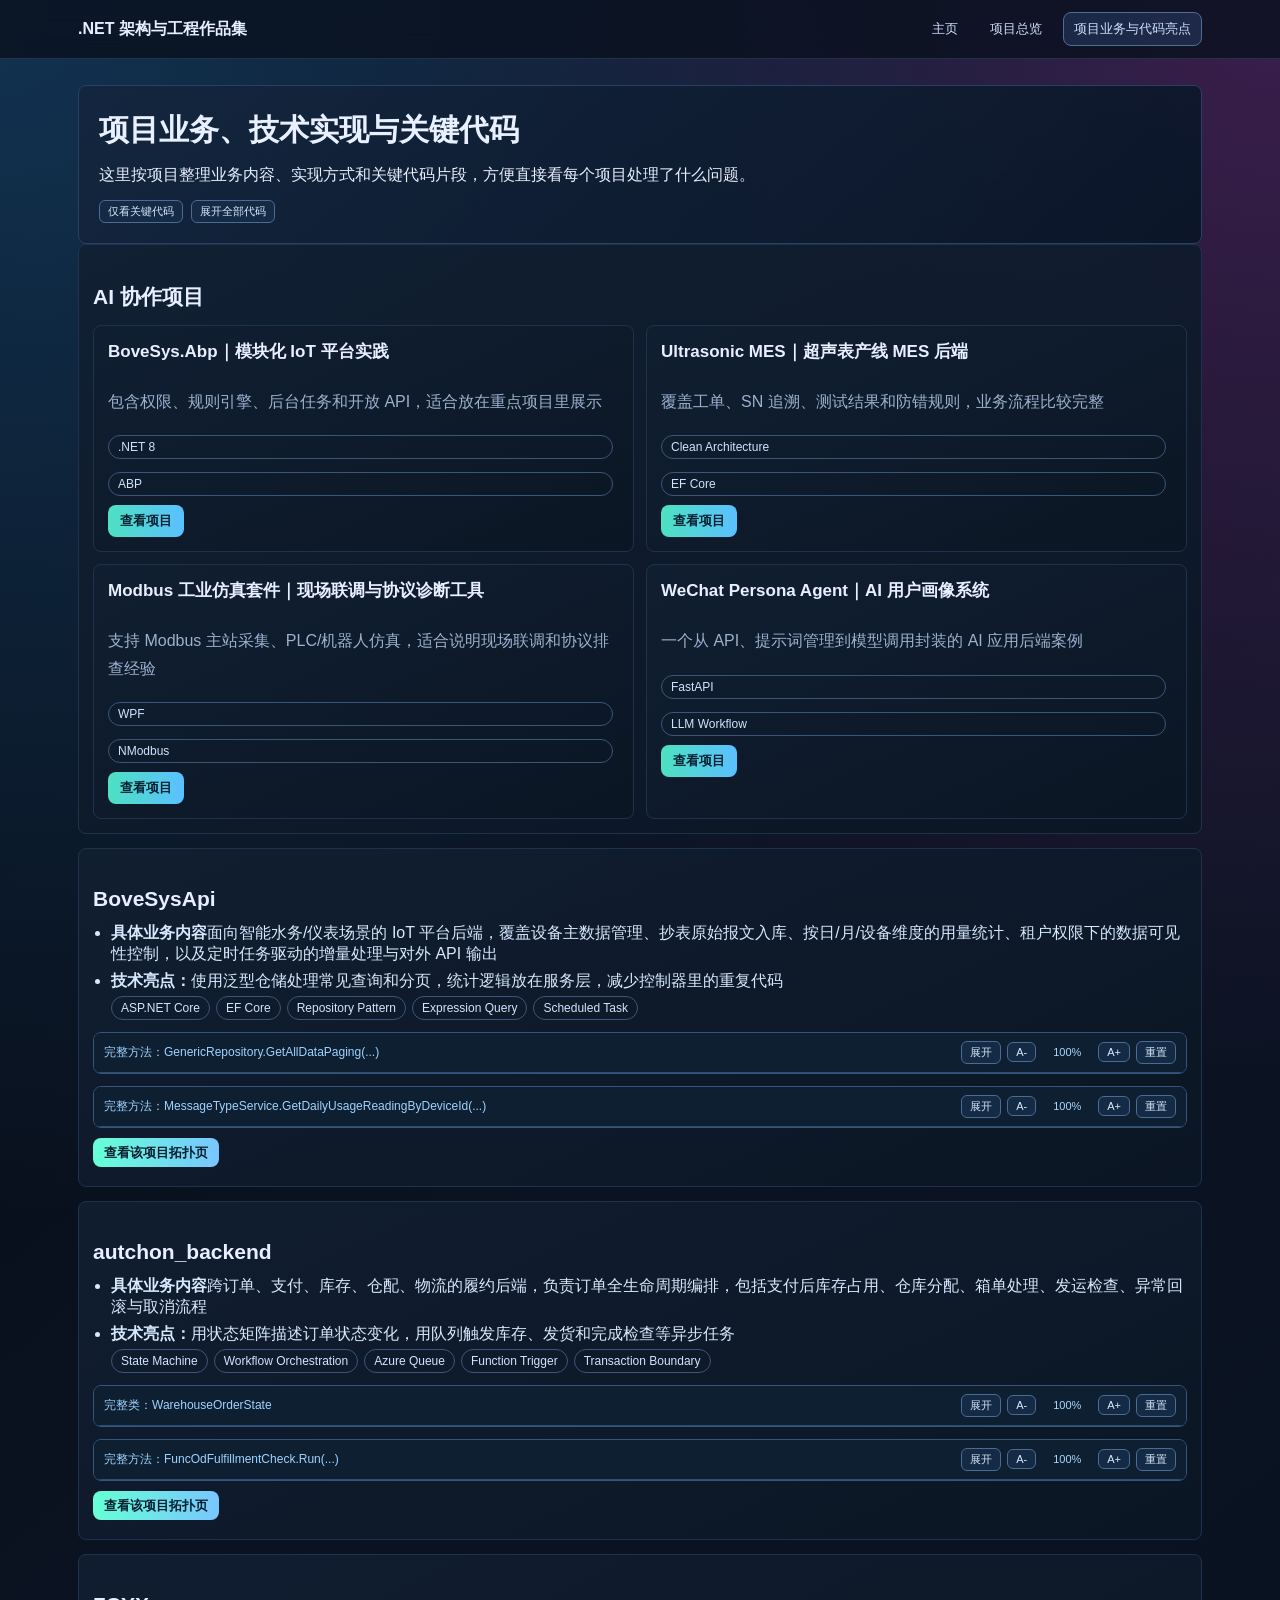
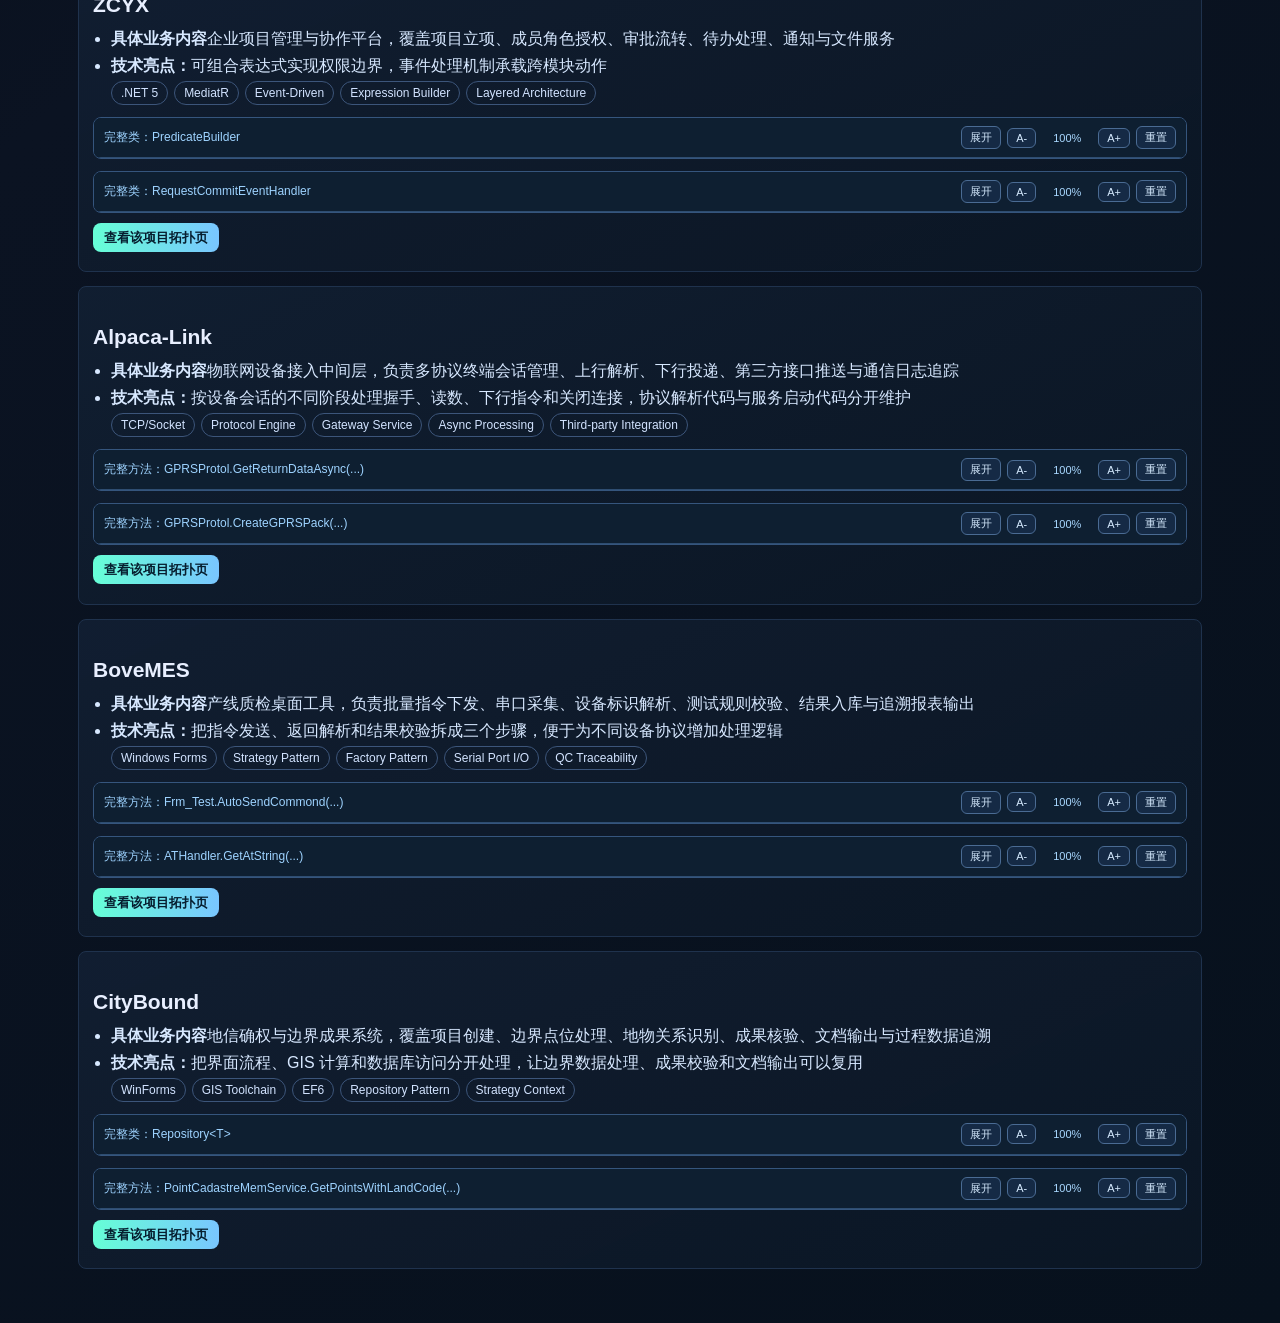
==== commit 121dcf94: "Reduce AI-like copy across portfolio pages" ====
--- a/architecture.html
+++ b/architecture.html
@@ -20,8 +20,8 @@
 
   <main class="container">
     <section class="hero">
-      <h1>项目业务、技术亮点与完整代码展示</h1>
-      <p>从业务场景、技术亮点和关键代码三个角度展示项目能力，帮助读者快速理解每个项目解决了什么问题，以及代码如何落地。</p>
+      <h1>项目业务、技术实现与关键代码</h1>
+      <p>这里按项目整理业务内容、实现方式和关键代码片段，方便直接看每个项目处理了什么问题。</p>
       <div class="hero-tools">
         <button class="code-btn" id="show-key-btn">仅看关键代码</button>
         <button class="code-btn" id="show-all-btn">展开全部代码</button>
@@ -29,30 +29,30 @@
     </section>
 
     <section class="card">
-      <h2>AI 协作项目筛选结论</h2>
+      <h2>AI 协作项目</h2>
       <div class="grid">
         <article class="card span-6 project-card">
           <h3>BoveSys.Abp｜模块化 IoT 平台实践</h3>
-          <p class="muted">ABP 模块化 IoT 平台，工程层次完整，适合作为主展示项目</p>
-          <span class="pill">.NET 8</span><span class="pill">ABP</span><span class="pill">codex</span>
+          <p class="muted">包含权限、规则引擎、后台任务和开放 API，适合放在重点项目里展示</p>
+          <span class="pill">.NET 8</span><span class="pill">ABP</span>
           <a href="./project-boveiot-abp.html">查看项目</a>
         </article>
         <article class="card span-6 project-card">
           <h3>Ultrasonic MES｜超声表产线 MES 后端</h3>
-          <p class="muted">制造场景业务闭环清晰，规则约束与接口边界表达明确</p>
-          <span class="pill">Clean Architecture</span><span class="pill">EF Core</span><span class="pill">codex</span>
+          <p class="muted">覆盖工单、SN 追溯、测试结果和防错规则，业务流程比较完整</p>
+          <span class="pill">Clean Architecture</span><span class="pill">EF Core</span>
           <a href="./project-ultrasonic-mes.html">查看项目</a>
         </article>
         <article class="card span-6 project-card">
           <h3>Modbus 工业仿真套件｜现场联调与协议诊断工具</h3>
-          <p class="muted">工业通信与仿真链路完整，现场联调与排障价值高</p>
-          <span class="pill">WPF</span><span class="pill">NModbus</span><span class="pill">codex</span>
+          <p class="muted">支持 Modbus 主站采集、PLC/机器人仿真，适合说明现场联调和协议排查经验</p>
+          <span class="pill">WPF</span><span class="pill">NModbus</span>
           <a href="./project-modbus-suite.html">查看项目</a>
         </article>
         <article class="card span-6 project-card">
           <h3>WeChat Persona Agent｜AI 用户画像系统</h3>
-          <p class="muted">跨栈 AI 产品化工程，作为补充展示你的 AI 系统落地能力</p>
-          <span class="pill">FastAPI</span><span class="pill">LLM Workflow</span><span class="pill">codex</span>
+          <p class="muted">一个从 API、提示词管理到模型调用封装的 AI 应用后端案例</p>
+          <span class="pill">FastAPI</span><span class="pill">LLM Workflow</span>
           <a href="./project-wechat-persona-ai.html">查看项目</a>
         </article>
       </div>
@@ -62,7 +62,7 @@
       <h2>BoveSysApi</h2>
       <ul class="meta-list">
         <li><strong>具体业务内容</strong>面向智能水务/仪表场景的 IoT 平台后端，覆盖设备主数据管理、抄表原始报文入库、按日/月/设备维度的用量统计、租户权限下的数据可见性控制，以及定时任务驱动的增量处理与对外 API 输出</li>
-        <li><strong>技术亮点：</strong>泛型仓储统一数据访问入口，服务层沉淀统计聚合逻辑，兼顾扩展性与一致性<br>
+        <li><strong>技术亮点：</strong>使用泛型仓储处理常见查询和分页，统计逻辑放在服务层，减少控制器里的重复代码<br>
           <span class="pill">ASP.NET Core</span><span class="pill">EF Core</span><span class="pill">Repository Pattern</span><span class="pill">Expression Query</span><span class="pill">Scheduled Task</span></li>
       </ul>
 
@@ -170,7 +170,7 @@
       <h2>autchon_backend</h2>
       <ul class="meta-list">
         <li><strong>具体业务内容</strong>跨订单、支付、库存、仓配、物流的履约后端，负责订单全生命周期编排，包括支付后库存占用、仓库分配、箱单处理、发运检查、异常回滚与取消流程</li>
-        <li><strong>技术亮点：</strong>状态机矩阵定义业务状态，结合队列触发实现异步执行和链路解耦<br>
+        <li><strong>技术亮点：</strong>用状态矩阵描述订单状态变化，用队列触发库存、发货和完成检查等异步任务<br>
           <span class="pill">State Machine</span><span class="pill">Workflow Orchestration</span><span class="pill">Azure Queue</span><span class="pill">Function Trigger</span><span class="pill">Transaction Boundary</span></li>
       </ul>
 
@@ -363,7 +363,7 @@
       <h2>Alpaca-Link</h2>
       <ul class="meta-list">
         <li><strong>具体业务内容</strong>物联网设备接入中间层，负责多协议终端会话管理、上行解析、下行投递、第三方接口推送与通信日志追踪</li>
-        <li><strong>技术亮点：</strong>基于会话步骤流组织协议处理逻辑，协议层与主机层解耦<br>
+        <li><strong>技术亮点：</strong>按设备会话的不同阶段处理握手、读数、下行指令和关闭连接，协议解析代码与服务启动代码分开维护<br>
           <span class="pill">TCP/Socket</span><span class="pill">Protocol Engine</span><span class="pill">Gateway Service</span><span class="pill">Async Processing</span><span class="pill">Third-party Integration</span></li>
       </ul>
 
@@ -465,7 +465,7 @@
       <h2>BoveMES</h2>
       <ul class="meta-list">
         <li><strong>具体业务内容</strong>产线质检桌面工具，负责批量指令下发、串口采集、设备标识解析、测试规则校验、结果入库与追溯报表输出</li>
-        <li><strong>技术亮点：</strong>HandlerProvider + ResolverFactory + VerifyFactory 形成协议执行与校验闭环<br>
+        <li><strong>技术亮点：</strong>把指令发送、返回解析和结果校验拆成三个步骤，便于为不同设备协议增加处理逻辑<br>
           <span class="pill">Windows Forms</span><span class="pill">Strategy Pattern</span><span class="pill">Factory Pattern</span><span class="pill">Serial Port I/O</span><span class="pill">QC Traceability</span></li>
       </ul>
 
@@ -575,7 +575,7 @@
       <h2>CityBound</h2>
       <ul class="meta-list">
         <li><strong>具体业务内容</strong>地信确权与边界成果系统，覆盖项目创建、边界点位处理、地物关系识别、成果核验、文档输出与过程数据追溯</li>
-        <li><strong>技术亮点：</strong>将 WinForms 业务流程、GIS 计算工具链和 EF6 数据层分离，通用仓储 + 领域服务支撑可复用作业流水线<br>
+        <li><strong>技术亮点：</strong>把界面流程、GIS 计算和数据库访问分开处理，让边界数据处理、成果校验和文档输出可以复用<br>
           <span class="pill">WinForms</span><span class="pill">GIS Toolchain</span><span class="pill">EF6</span><span class="pill">Repository Pattern</span><span class="pill">Strategy Context</span></li>
       </ul>
 
